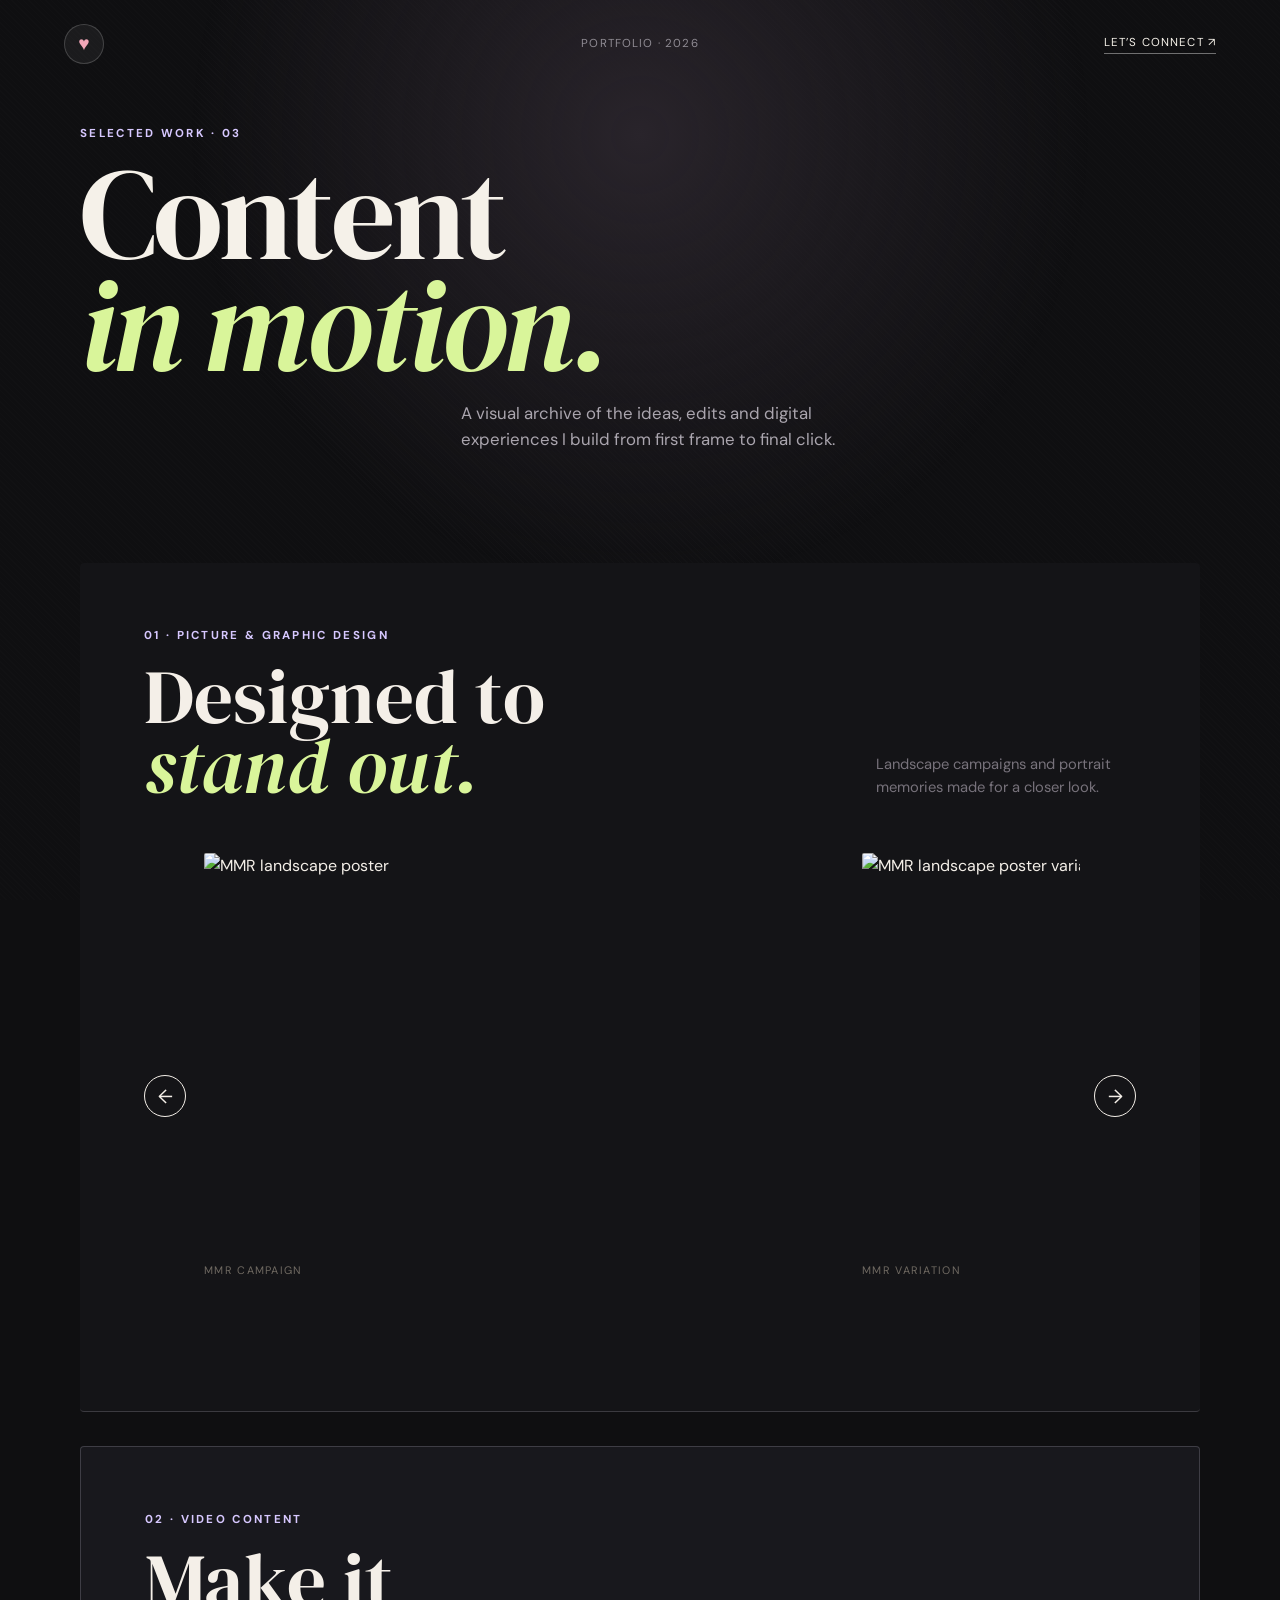
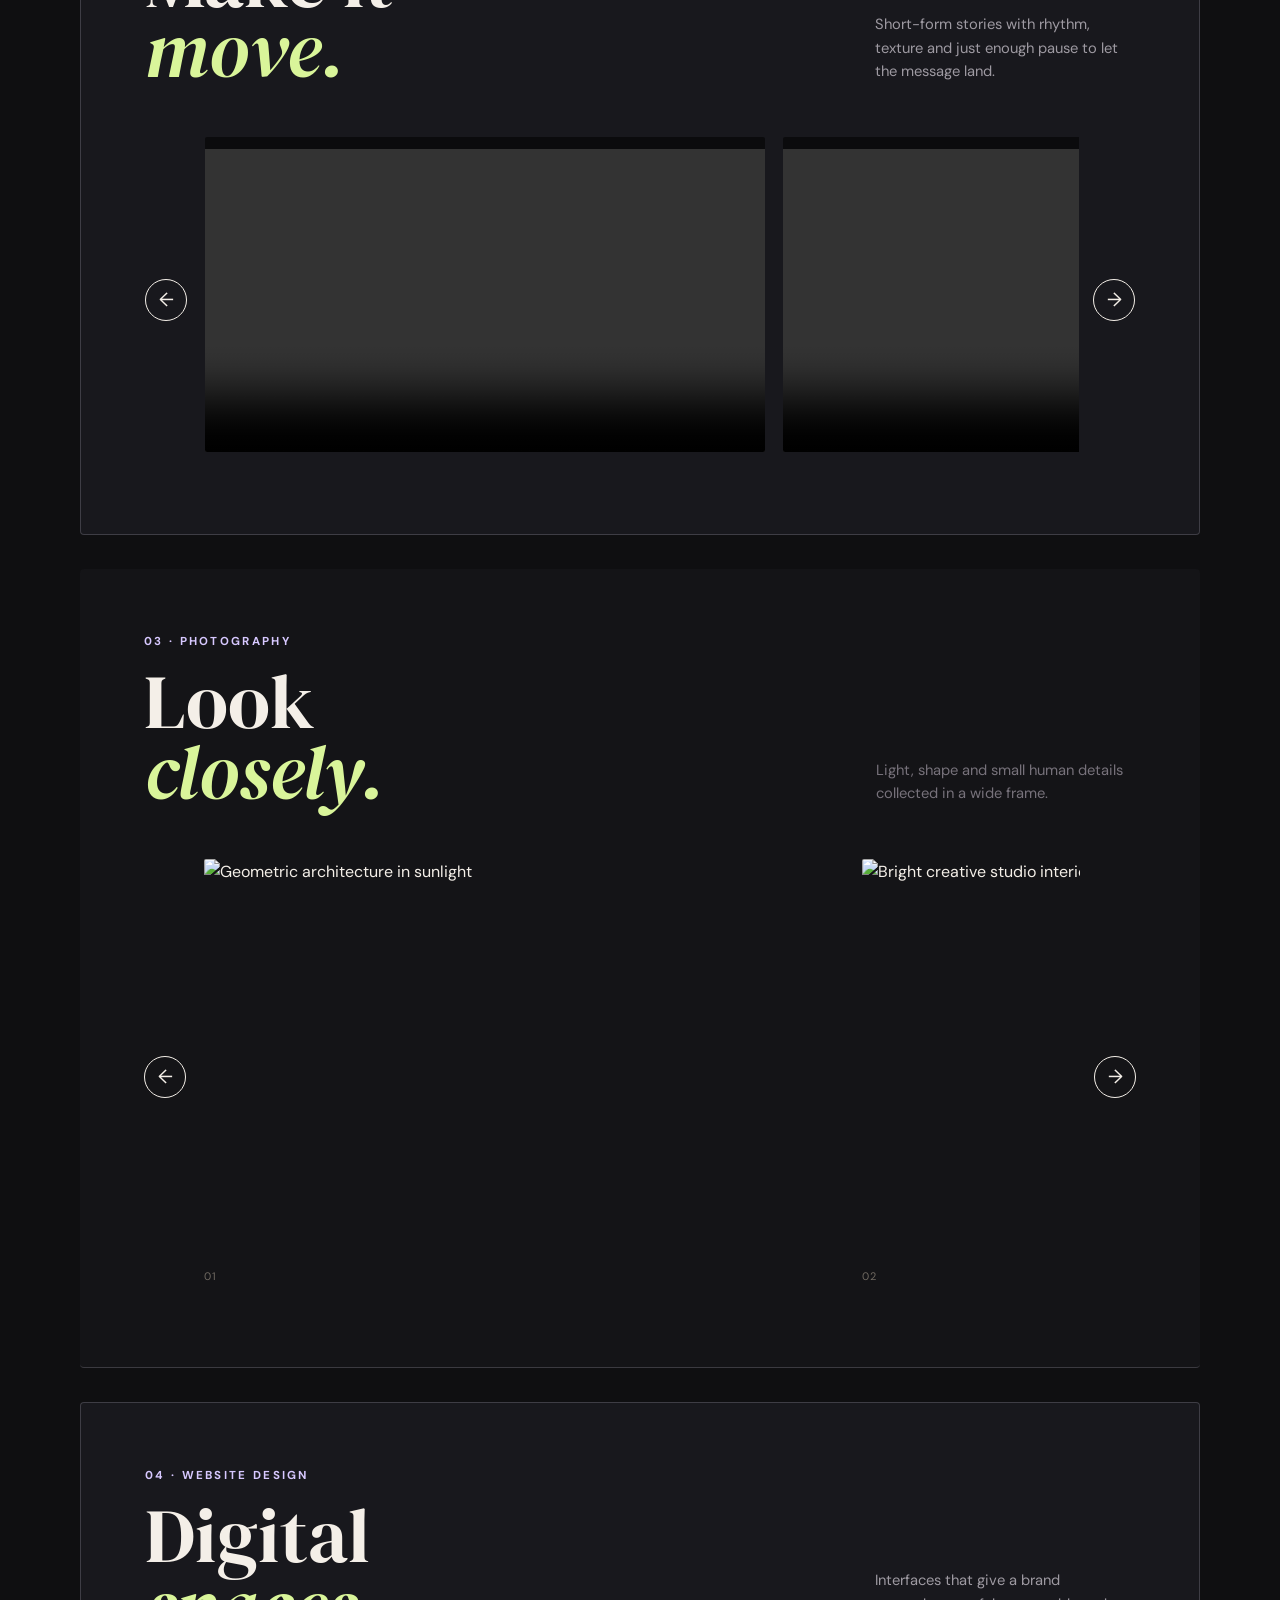
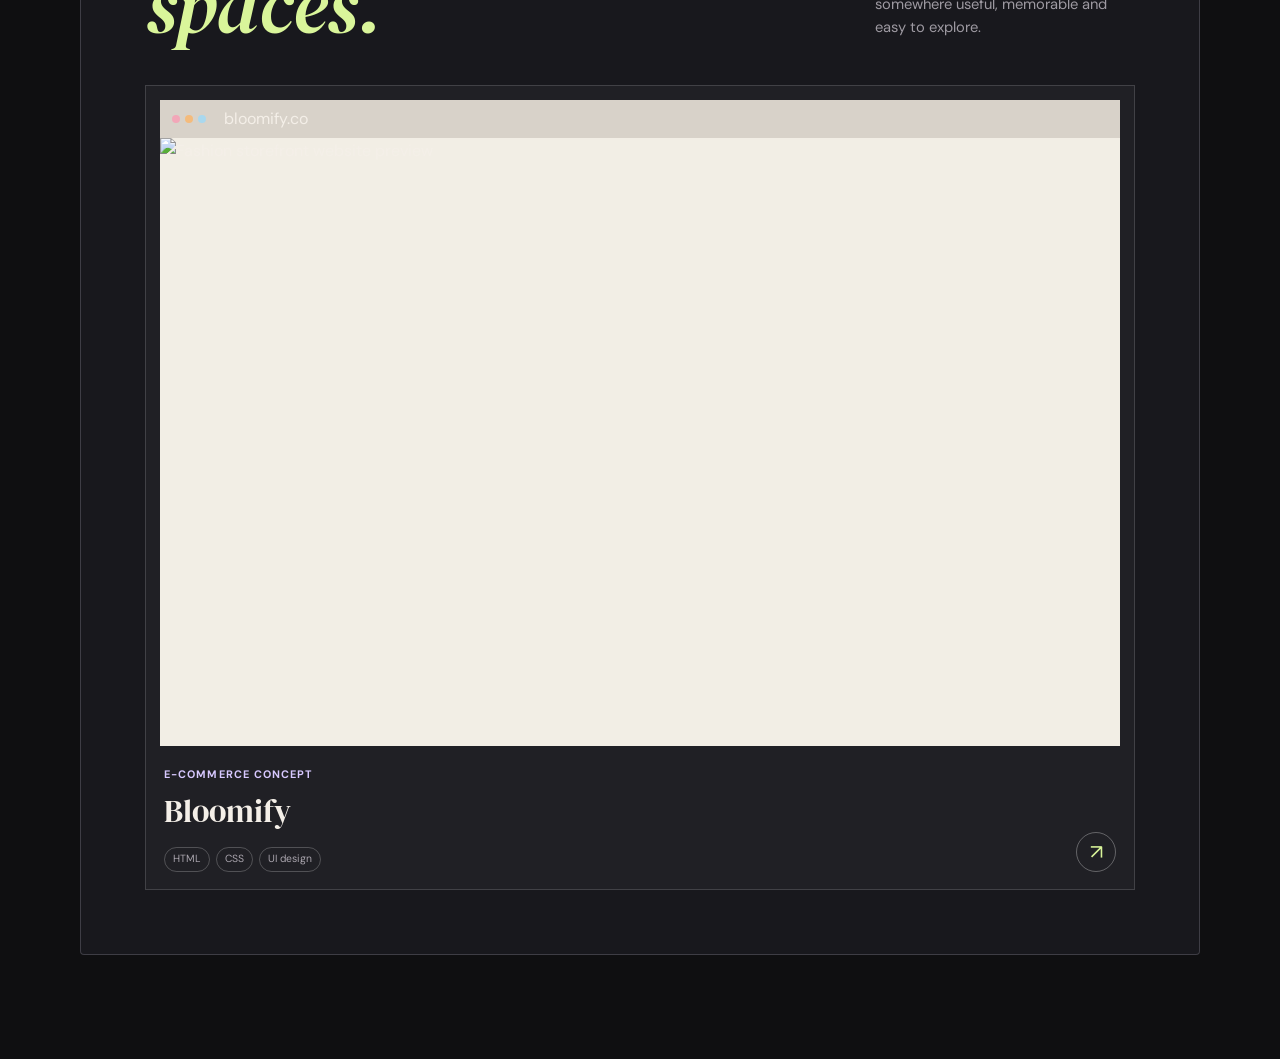
==== content.html @ 90480565 "Add files via upload" ====
<!DOCTYPE html>
<html lang="en">
<head>
  <meta charset="UTF-8">
  <meta name="viewport" content="width=device-width, initial-scale=1.0">
  <meta name="description" content="Marketing and creative portfolio of Damia Natasya.">
  <title>Damia Natasya | Portfolio</title>
  <link rel="preconnect" href="https://fonts.googleapis.com">
  <link rel="preconnect" href="https://fonts.gstatic.com" crossorigin>
  <link href="https://fonts.googleapis.com/css2?family=DM+Sans:wght@400;500;600;700&family=DM+Serif+Display:ital@0;1&display=swap" rel="stylesheet">
  <link rel="stylesheet" href="style.css">
  <script src="script.js" defer></script>
</head>
<body class="dark-page">
  <a class="skip-link" href="#main-content">Skip to content</a>
  <header class="topbar">
    <a class="brand" href="index.html" aria-label="Back to home">♥</a>
    <p>Portfolio · 2026</p>
    <a class="topbar-link" href="index.html#reach-out">Let’s connect ↗</a>
  </header>

  <main id="main-content" class="content-page">
    <header class="content-intro reveal">
      <p class="eyebrow">Selected work · 03</p>
      <h1>Content<br><em>in motion.</em></h1>
      <p class="intro-copy">A visual archive of the ideas, edits and digital experiences I build from first frame to final click.</p>
    </header>

    <!-- 01 · Graphic Design Section -->
    <section class="showcase-section paper reveal" id="graphic-design" aria-labelledby="graphic-title">
      <div class="showcase-heading">
        <div>
          <p class="eyebrow">01 · Picture &amp; graphic design</p>
          <h2 id="graphic-title">Designed to<br><em>stand out.</em></h2>
        </div>
        <p>Landscape campaigns and portrait memories made for a closer look.</p>
      </div>
      
      <div class="gallery-shell" data-gallery>
        <button class="gallery-arrow previous" type="button" aria-label="Previous designs">←</button>
        <div class="gallery-track">
          <figure class="gallery-card landscape">
            <img src="mhm.webp" alt="MMR landscape poster" loading="lazy">
            <figcaption>MMR campaign</figcaption>
          </figure>
          <figure class="gallery-card landscape">
            <img src="wesak%20(1).webp" alt="MMR landscape poster variation" loading="lazy">
            <figcaption>MMR variation</figcaption>
          </figure>
          <figure class="gallery-card landscape">
            <img src="wesak.webp" alt="Wesak landscape poster" loading="lazy">
            <figcaption>Wesak campaign</figcaption>
          </figure>
          <figure class="gallery-card portrait">
            <img src="DMK_Memories_Pemantapan_recovered_HD.webp" alt="DMK Memories portrait poster" loading="lazy">
            <figcaption>DMK Memories</figcaption>
          </figure>
        </div>
        <button class="gallery-arrow next" type="button" aria-label="Next designs">→</button>
      </div>
    </section>

    <!-- 02 · Video Content Section -->
    <section class="showcase-section dark-panel reveal" id="video-content" aria-labelledby="video-title">
      <div class="showcase-heading">
        <div>
          <p class="eyebrow">02 · Video content</p>
          <h2 id="video-title">Make it<br><em>move.</em></h2>
        </div>
        <p>Short-form stories with rhythm, texture and just enough pause to let the message land.</p>
      </div>
      
      <div class="gallery-shell video-gallery" data-gallery>
        <button class="gallery-arrow previous" type="button" aria-label="Previous videos">←</button>
        <div class="gallery-track">
          <article class="video-card">
          <div class="video-frame"><video controls muted playsinline preload="metadata" src="mp4/PORT%20LEPAK.mp4"></video></div>
          </article>

          <article class="video-card">
          <div class="video-frame"><video controls muted playsinline preload="metadata" src="mp4/jualjual.mp4"></video></div>
          </article>

          <article class="video-card">
          <div class="video-frame"><video controls muted playsinline preload="metadata" src="mp4/hbking.mp4"></video></div>
          </article>

          <article class="video-card">
          <div class="video-frame"><video controls muted playsinline preload="metadata" src="mp4/ketibas.mp4"></video></div>
          </article>

          <article class="video-card">
          <div class="video-frame"><video controls muted playsinline preload="metadata" src="mp4/noritake.mp4"></video></div>
          </article>
        </div>
        <button class="gallery-arrow next" type="button" aria-label="Next videos">→</button>
      </div>
    </section>

    <!-- 03 · Photography Section -->
    <section class="showcase-section paper reveal" id="photography" aria-labelledby="photo-title">
      <div class="showcase-heading">
        <div>
          <p class="eyebrow">03 · Photography</p>
          <h2 id="photo-title">Look<br><em>closely.</em></h2>
        </div>
        <p>Light, shape and small human details collected in a wide frame.</p>
      </div>

      <div class="gallery-shell landscape-gallery" data-gallery>
        <button class="gallery-arrow previous" type="button" aria-label="Previous photographs">←</button>
        <div class="gallery-track">
          <figure class="gallery-card landscape">
            <img src="IMG_6115.webp" alt="Geometric architecture in sunlight" loading="lazy">
            <figcaption>01</figcaption>
          </figure>
          <figure class="gallery-card landscape">
            <img src="IMG_6132.webp" alt="Bright creative studio interior" loading="lazy">
            <figcaption>02</figcaption>
          </figure>
          <figure class="gallery-card landscape">
            <img src="IMG_6128.webp" alt="Landscape with mountains and water" loading="lazy">
            <figcaption>03</figcaption>
          </figure>
          <figure class="gallery-card landscape">
            <img src="IMG_6110.webp" alt="Sunlit forest path" loading="lazy">
            <figcaption>04</figcaption>
          </figure>
          <figure class="gallery-card landscape">
            <img src="IMG_6129.webp" alt="Architecture detail in natural light" loading="lazy">
            <figcaption>05</figcaption>
          </figure>
          <figure class="gallery-card landscape">
            <img src="IMG_6119.webp" alt="Outdoor scene in soft daylight" loading="lazy">
            <figcaption>06</figcaption>
          </figure>
        </div>
        <button class="gallery-arrow next" type="button" aria-label="Next photographs">→</button>
      </div>
    </section>

    <!-- 04 · Website Design Section -->
    <section class="showcase-section dark-panel reveal" id="website-design" aria-labelledby="web-title">
      <div class="showcase-heading">
        <div>
          <p class="eyebrow">04 · Website design</p>
          <h2 id="web-title">Digital<br><em>spaces.</em></h2>
        </div>
        <p>Interfaces that give a brand somewhere useful, memorable and easy to explore.</p>
      </div>

      <article class="browser-card">
        <div class="browser-window">
          <div class="browser-bar">
            <span class="window-dots"><i></i><i></i><i></i></span>
            <span>bloomify.co</span>
          </div>
          <img src="file:///C:/Users/user/Documents/My%20Portfolio%20Website/Untitled%20design.webp?auto=format&amp;fit=crop&amp;w=1200&amp;h=760&amp;q=85" alt="Fashion storefront website preview" loading="lazy">
        </div>
        <div class="browser-info">
          <div>
            <p class="label">E-commerce concept</p>
            <h3>Bloomify</h3>
            <div class="tech-tags">
              <span>HTML</span>
              <span>CSS</span>
              <span>UI design</span>
            </div>
          </div>
          <a class="external-link" href="https://bloomifymsia.github.io/" target="_blank" rel="noopener noreferrer" aria-label="Open Bloomify project">↗</a>
        </div>
      </article>
    </section>
  </main>
</body>
</html>
---- style.css ----
:root{--ink:#171719;--night:#0f0f11;--paper:#f2eee5;--muted:#706a62;--lime:#d9f59a;--pink:#f2a7b8;--blue:#a9d8ee;--orange:#f4bb7c;--purple:#c9b8ed;--serif:"DM Serif Display",Georgia,serif;--sans:"DM Sans",Arial,sans-serif}*{box-sizing:border-box}html{scroll-behavior:smooth}body{margin:0;background:var(--night);color:var(--ink);font-family:var(--sans);line-height:1.6;overflow-x:hidden}body:before{content:"";position:fixed;inset:0;z-index:-1;pointer-events:none;background:radial-gradient(circle at 50% 15%,#29242b 0,transparent 45%),repeating-linear-gradient(45deg,rgba(255,255,255,.012) 0 1px,transparent 1px 4px)}a{color:inherit}.skip-link{position:fixed;z-index:100;top:12px;left:12px;padding:10px 14px;transform:translateY(-160%);background:var(--lime);font-weight:700}.skip-link:focus{transform:none}.topbar{position:absolute;z-index:10;top:0;left:0;width:100%;padding:24px 5vw;display:grid;grid-template-columns:1fr auto 1fr;align-items:center;color:#f5f1e9;font-size:.72rem;letter-spacing:.1em;text-transform:uppercase}.brand{display:inline-flex;align-items:center;justify-content:center;width:2.5rem;height:2.5rem;border-radius:50%;background:rgba(255,255,255,.05);border:1px solid rgba(255,255,255,.18);font-size:1.2rem;font-weight:700;line-height:1;text-decoration:none;letter-spacing:0;color:var(--pink);transition:transform .2s ease, box-shadow .2s ease}.brand:hover,.brand:focus-visible{transform:translateY(-1px);box-shadow:0 0 0 4px rgba(242,167,184,.15)}.topbar p{margin:0;color:#8f8b93}.topbar-link{justify-self:end;text-decoration:none;border-bottom:1px solid #59565d}.dark-page .topbar-link{color:#f5f1e9;border-color:rgba(255,255,255,.4)}.dark-page .paper,.dark-page .content,.dark-page .story,.dark-page .contact,.dark-page .card,.dark-page .project,.dark-page .story-note,.dark-page .content-strip article{background:rgba(19,19,23,.96);color:#f4efe8;border-color:rgba(214,209,227,.2);box-shadow:none}.dark-page .paper,.dark-page .content{background:#141417}.dark-page .section-heading h2,.dark-page .story h2,.dark-page .contact h2,.dark-page .card h3,.dark-page .project-info h3,.dark-page .story-note p,.dark-page .content-strip h3,.dark-page .story-copy p,.dark-page .contact-card p,.dark-page .contact-card a,.dark-page .project-info p,.dark-page .project-info small,.dark-page .card p,.dark-page .card li,.dark-page .card span,.dark-page .card i,.dark-page .story-note small,.dark-page .content-strip p,.dark-page .content-strip span,.dark-page .eyebrow,.dark-page .label,.dark-page .section-number{color:#f4efe8}.dark-page .eyebrow,.dark-page .label,.dark-page .section-number{color:#d7c8ff}.dark-page .card.accent{background:rgba(201,184,237,.12)}.dark-page .tags li{background:rgba(255,255,255,.04);border-color:rgba(214,209,227,.18);color:#f4efe8}.dark-page .skills i{color:#d7d2de}.dark-page .project-art{border-bottom-color:rgba(214,209,227,.2)}.dark-page .project-info small{background:rgba(255,255,255,.05);color:#e0d9f1}.dark-page .content-strip article{background:rgba(255,255,255,.02)}.dark-page .content-strip article:nth-child(2n){background:rgba(198,193,227,.12)}.dark-page .content-strip article:nth-child(3n){background:rgba(167,174,229,.1)}.dark-page .content-strip article:nth-child(4n){background:rgba(214,199,240,.08)}.dark-page .marquee{background:#c7c0e8;border-color:rgba(23,23,25,.12)}.dark-page .marquee div{color:#171719}.hero{min-height:100vh;padding:108px 8vw 64px;display:grid;place-items:center;position:relative;color:#fffdf8}.book-scene{position:relative;width:min(610px,72vw)}.book-cover{position:relative;z-index:2;min-height:610px;padding:62px 64px 40px 84px;overflow:hidden;display:flex;flex-direction:column;justify-content:space-between;background:#302c34;border:1px solid #57515d;border-radius:10px 18px 18px 10px;box-shadow:0 50px 100px #0009,-13px 6px 0 #1d1b20,-15px 8px 0 #56505c;isolation:isolate}.book-cover:before{content:"";position:absolute;inset:12px;border:1px solid #ffffff21;border-radius:6px 14px 14px 6px;z-index:-1}.book-cover:after{content:"";position:absolute;inset:0;opacity:.18;z-index:-2;background:repeating-linear-gradient(95deg,transparent 0 3px,#ffffff0a 3px 4px)}.binding{position:absolute;left:28px;inset-block:0;width:2px;background:#ffffff17;box-shadow:8px 0 18px #0003}.eyebrow{margin:0 0 16px;font-size:.72rem;font-weight:700;letter-spacing:.2em;text-transform:uppercase}.cover-label{margin:auto 0}.cover-label .eyebrow{color:var(--pink)}.cover-label h1{margin:0;color:#fffdf8;font:400 clamp(4.8rem,10vw,7.6rem)/.79 var(--serif);letter-spacing:-.065em}.role{margin:32px 0 0;color:#bbb6bf;line-height:1.65}.role + .role{margin-top:4px}.cover-footer{display:flex;justify-content:space-between;color:#8e8993;font-size:.65rem;letter-spacing:.12em;text-transform:uppercase}.spark{position:absolute;right:48px;bottom:62px;color:var(--lime);font-size:3rem;transform:rotate(10deg)}.sticky-tabs{position:absolute;z-index:1;top:44px;right:-137px;display:flex;flex-direction:column;gap:11px}.tab{width:165px;padding:17px 16px 16px 31px;color:#25222a;border-radius:3px 8px 8px 3px;text-decoration:none;font-size:.8rem;font-weight:800;box-shadow:8px 8px 15px #0003;transform-origin:left center;transition:.25s ease}.tab small{display:block;opacity:.55;letter-spacing:.14em}.tab:nth-child(odd){transform:rotate(1deg)}.tab:nth-child(even){transform:rotate(-1deg)}.tab:hover,.tab:focus-visible,.tab.active{transform:translateX(9px) rotate(.5deg);filter:brightness(1.05);outline:none}.pink{background:var(--pink)}.blue{background:var(--blue)}.lime{background:var(--lime)}.orange{background:var(--orange)}.purple{background:var(--purple)}.scroll-cue{position:absolute;bottom:22px;color:#77737a;font-size:.65rem;letter-spacing:.14em;text-transform:uppercase}.paper,.content,.story,.contact{position:relative;width:min(1240px,calc(100% - 5vw));margin:auto}.paper,.content{padding:112px max(5vw,42px);background:var(--paper)}.paper{border-bottom:1px solid #d2cabd}.section-number{position:absolute;top:44px;right:5vw;color:#aaa397;font:1rem var(--serif)}.section-heading{max-width:690px;margin-bottom:58px}.section-heading .eyebrow,.contact-card .eyebrow{color:#826272}.section-heading h2,.story h2,.contact h2{margin:0;font:400 clamp(3.7rem,8vw,7rem)/.9 var(--serif);letter-spacing:-.055em}.section-heading>p:last-child{margin:24px 0 0;color:var(--muted);font-size:1.05rem}.resume-grid{display:grid;grid-template-columns:1.15fr .85fr;gap:18px}.resume-side{display:grid;gap:18px}.card{min-height:230px;padding:30px;border:1px solid #cfc7ba;background:#ffffff52}.card h3,.project-info h3{margin:8px 0 14px;font:400 1.85rem/1.14 var(--serif)}.card p:not(.label),.project-info p:not(.label){color:var(--muted)}.label{margin:0;color:#8f887d;font-size:.66rem;font-weight:700;letter-spacing:.15em;text-transform:uppercase}.intro-card a{display:inline-block;margin-top:12px;font-weight:700;text-underline-offset:5px}.photo-card{padding:0;overflow:hidden;border:1px solid #cfc7ba;background:#f5f0ea;min-height:230px}.photo-card img,.story-photo img{display:block;width:100%;height:100%;object-fit:cover;opacity:0.96;transition:transform .7s ease,opacity .7s ease,filter .7s ease}.photo-card:hover img,.story-photo:hover img{transform:scale(1.04);opacity:.8;filter:saturate(1.1)}.accent{background:var(--lime);border-color:#c3dc8b}.tags{display:flex;flex-wrap:wrap;gap:8px;padding:0;margin:20px 0;list-style:none}.tags li,.project-info small{padding:6px 11px;border:1px solid #1717193b;border-radius:999px;font-size:.7rem}.skills div{display:flex;justify-content:space-between;padding:14px 0;border-bottom:1px solid #d4ccbf;font-weight:600}.skills i{color:#9c9589;font-family:var(--serif)}.story{padding:125px max(5vw,42px);display:grid;grid-template-columns:1.3fr .7fr;gap:12vw;align-items:center;color:#fffdf8;background:#1b191d}.story-copy{max-width:650px}.story-side{display:grid;gap:24px}.story .eyebrow{color:var(--blue)}.story .lead{margin:35px 0 22px;font:1.85rem/1.25 var(--serif)}.story-copy>p:not(.eyebrow):not(.lead){color:#aaa5ad}.story-note{position:relative;padding:55px 36px 35px;color:var(--ink);background:var(--blue);box-shadow:15px 18px 0 #0e0d0f;transform:rotate(2.5deg)}.story-note p{font:1.8rem/1.3 var(--serif)}.story-photo{margin:0;overflow:hidden;border:1px solid rgba(214,209,227,.25);background:#232227;min-height:250px}.story-photo img{min-height:250px}.tape{position:absolute;top:-20px;left:50%;width:90px;height:36px;transform:translateX(-50%) rotate(-3deg);background:#f2eee5a6}.split{display:flex;max-width:none;justify-content:space-between;gap:40px;align-items:end}.split>p{max-width:410px}.project-grid{display:grid;grid-template-columns:1fr 1fr;gap:22px}.project{border:1px solid #cec6b9;background:#eee8dc}.featured{grid-row:span 2}.project-art{min-height:230px;padding:25px;display:flex;flex-direction:column;justify-content:center;align-items:center;overflow:hidden}.featured .project-art{min-height:445px}.art-ipc{color:#f7e8e4;background:#7b394d}.art-ipc span{font:7rem/.8 var(--serif)}.art-ipc b{margin-left:120px;color:var(--lime);letter-spacing:.5em}.art-kick{color:#fff;background:repeating-linear-gradient(45deg,#121214 0 20px,#202025 20px 40px)}.art-kick span{font-size:3rem;font-weight:800;letter-spacing:-.08em}.art-kick b{color:var(--orange);letter-spacing:.45em}.art-bloom{color:#723c58;background:#e9a9c3}.art-bloom span{font:3rem var(--serif)}.art-bloom b{font-size:2rem}.project-info{padding:27px}.project-info small{display:inline-block;margin-top:8px}.content{background:var(--orange);overflow:hidden}.content .section-heading>p:last-child{color:#5f4f43}.content-strip{display:grid;grid-template-columns:repeat(4,1fr);border-block:1px solid #1717194d}.content-strip article{min-height:210px;padding:28px 25px;border-right:1px solid #1717194d}.content-strip article:last-child{border:0}.content-strip h3{margin:38px 0 5px}.content-strip p{color:#685344;font-size:.84rem}.marquee{width:calc(100% + 10vw);margin:100px -5vw -65px;overflow:hidden;white-space:nowrap;color:#1717192e;font:clamp(4rem,9vw,8rem)/1 var(--serif)}.marquee div{width:max-content;animation:marquee 28s linear infinite}@keyframes marquee{to{transform:translateX(-50%)}}.contact{margin-bottom:5vw;padding:7vw max(5vw,42px) 30px;color:#fffdf8;background:#242128}.contact-card{padding:65px;border:1px solid #4b4650;background:#302c34}.contact-card .eyebrow{color:var(--purple)}.contact-card>p:not(.eyebrow){max-width:580px;margin:35px 0;color:#aaa5ad}.contact-links{display:flex;flex-wrap:wrap;gap:12px}.contact-links a{padding:13px 18px;border:1px solid #615b67;text-decoration:none;font-weight:600;transition:.2s}.contact-links a:hover,.contact-links a:focus-visible{color:var(--ink);background:var(--lime);outline:none}.edit-note{display:block;margin-top:20px;color:#817b85;font-size:.7rem}footer{display:flex;justify-content:space-between;padding-top:30px;color:#8c8790;font-size:.72rem}footer a{color:#bdb8c2}.reveal{opacity:0;transform:translateY(30px);transition:opacity .8s ease,transform .8s cubic-bezier(.2,.7,.2,1)}.reveal.visible{opacity:1;transform:none}
@media(max-width:800px){.topbar{grid-template-columns:1fr 1fr}.topbar p{display:none}.hero{min-height:auto;padding:115px 22px 90px}.book-scene{width:min(530px,90vw);padding-bottom:105px}.book-cover{min-height:520px;padding:48px 38px 32px 60px}.cover-label h1{font-size:clamp(4rem,20vw,6rem)}.sticky-tabs{z-index:3;top:auto;right:0;bottom:0;left:0;flex-direction:row;gap:5px;overflow-x:auto;padding:3px 3px 12px}.tab{flex:0 0 112px;width:auto;min-height:80px;padding:16px 10px;text-align:center;border-radius:4px;transform:none!important}.tab:hover,.tab:focus-visible,.tab.active{transform:translateY(-7px)!important}.scroll-cue{display:none}.paper,.content,.story,.contact{width:100%;padding:90px 24px}.resume-grid,.story,.project-grid{grid-template-columns:1fr}.story{gap:70px}.story-note{max-width:390px}.split{display:block}.project .project-art,.featured .project-art{min-height:300px}.featured{grid-row:auto}.content-strip{grid-template-columns:1fr 1fr}.content-strip article:nth-child(2){border-right:0}.content-strip article:nth-child(-n+2){border-bottom:1px solid #1717194d}.contact{margin-bottom:0}.contact-card{padding:42px 24px}.contact-links{flex-direction:column}.contact-links a{display:flex;justify-content:space-between}}
@media(max-width:480px){.topbar{padding:20px}.topbar-link{font-size:.64rem}.book-cover{min-height:450px;padding-left:48px}.cover-footer{gap:12px}.spark{right:24px}.section-heading h2,.story h2,.contact h2{font-size:3.4rem}.card{padding:24px}.content-strip{grid-template-columns:1fr}.content-strip article{min-height:165px;border-right:0;border-bottom:1px solid #1717194d}.content-strip h3{margin-top:18px}footer{flex-direction:column;gap:8px}}
@media(prefers-reduced-motion:reduce){html{scroll-behavior:auto}*,*:before,*:after{animation-duration:.01ms!important;animation-iteration-count:1!important;transition-duration:.01ms!important}.reveal{opacity:1;transform:none}}

/* Content showcase */
.content-page{padding:125px 5vw 70px}.content-tabs{position:sticky;top:18px;z-index:5;width:min(900px,100%);margin:0 auto 100px;display:flex;justify-content:center;gap:6px}.content-tabs .tab{min-height:66px}.content-intro{max-width:1120px;margin:0 auto 110px;color:#f5f1e9}.content-intro h1{margin:12px 0 20px;font-family:var(--serif);font-size:clamp(4.2rem,10vw,9rem);font-weight:400;line-height:.86;letter-spacing:-.03em}.content-intro h1 em,.showcase-heading h2 em{color:var(--lime);font-style:italic}.intro-copy{max-width:420px;margin-left:34%;color:#aaa5ae;font-size:1.05rem}.showcase-section{width:min(1120px,100%);margin:0 auto 34px;padding:clamp(34px,5vw,70px);border-radius:4px}.dark-panel{background:#18181d;border:1px solid rgba(214,209,227,.2);color:#f4efe8}.showcase-heading{display:grid;grid-template-columns:1fr 260px;gap:40px;align-items:end;margin-bottom:45px}.showcase-heading h2{margin:8px 0 0;font-family:var(--serif);font-size:clamp(3.2rem,6vw,6rem);font-weight:400;line-height:.9}.showcase-heading>p{margin:0;color:#9e9aa2;font-size:.92rem}.paper .showcase-heading>p{color:#77727b}.coverflow,.video-carousel{position:relative;display:grid;grid-template-columns:48px minmax(0,1fr) 48px;align-items:center;gap:14px}.coverflow-track{position:relative;height:550px;perspective:1000px}.coverflow-slide{position:absolute;top:50%;left:50%;width:min(35%,270px);margin:0;transform:translate(-50%,-50%);opacity:0;z-index:0;transition:transform .55s ease,opacity .55s ease,filter .55s ease;pointer-events:none}.coverflow-slide img{display:block;width:100%;aspect-ratio:3/4;object-fit:cover;border-radius:2px}.coverflow-slide figcaption{margin-top:9px;color:#908c93;font-size:.68rem;letter-spacing:.12em;text-transform:uppercase}.coverflow-slide.prev{transform:translate(calc(-50% - 185px),-50%) scale(.78) rotateY(18deg);filter:blur(4px);opacity:.45;z-index:1}.coverflow-slide.active{transform:translate(-50%,-50%);filter:none;opacity:1;z-index:3}.coverflow-slide.next{transform:translate(calc(-50% + 185px),-50%) scale(.78) rotateY(-18deg);filter:blur(4px);opacity:.45;z-index:1}.carousel-arrow{width:42px;height:42px;border:1px solid rgba(23,23,25,.3);border-radius:50%;background:transparent;color:inherit;font:inherit;font-size:1.35rem;cursor:pointer;transition:background .2s ease,transform .2s ease}.dark-panel .carousel-arrow{border-color:rgba(255,255,255,.3)}.carousel-arrow:hover,.carousel-arrow:focus-visible{background:var(--lime);color:var(--ink);transform:translateY(-2px)}.landscape-coverflow .coverflow-track{height:470px}.landscape-coverflow .coverflow-slide{width:min(60%,620px)}.landscape-coverflow .coverflow-slide img{aspect-ratio:16/9}.landscape-coverflow .coverflow-slide.prev{transform:translate(calc(-50% - 290px),-50%) scale(.72) rotateY(18deg)}.landscape-coverflow .coverflow-slide.next{transform:translate(calc(-50% + 290px),-50%) scale(.72) rotateY(-18deg)}.video-stage{position:relative;aspect-ratio:16/9;border:1px solid rgba(255,255,255,.25);background:#09090b;overflow:hidden}.video-slide{display:none;height:100%;margin:0}.video-slide.active{display:block;animation:video-in .45s ease both}.video-slide video{display:block;width:100%;height:calc(100% - 35px);object-fit:cover}.video-slide p{margin:7px 16px 0;color:#aaa5ae;font-size:.7rem;letter-spacing:.12em;text-transform:uppercase}.browser-grid{display:grid;grid-template-columns:repeat(2,1fr);gap:22px}.browser-card{background:#202025;border:1px solid rgba(255,255,255,.15);padding:14px}.browser-window{overflow:hidden;background:#f2eee5}.browser-bar{display:flex;align-items:center;gap:18px;height:38px;padding:0 12px;background:#d8d2c9}.window-dots{display:flex;gap:5px}.window-dots i{width:8px;height:8px;border-radius:50%;background:#f2a7b8}.window-dots i:nth-child(2){background:#f4bb7c}.window-dots i:nth-child(3){background:#a9d8ee}.address-bar{flex:1;padding:3px 12px;border-radius:20px;background:rgba(255,255,255,.55);color:#6d6862;font-size:.65rem}.browser-window img{display:block;width:100%;aspect-ratio:16/10;object-fit:cover}.browser-info{display:flex;justify-content:space-between;gap:18px;align-items:end;padding:20px 4px 3px}.browser-info h3{margin:3px 0 10px;font-family:var(--serif);font-size:2rem;font-weight:400}.label{margin:0;color:#a9d8ee;font-size:.68rem;letter-spacing:.1em;text-transform:uppercase}.tech-tags{display:flex;flex-wrap:wrap;gap:6px}.tech-tags span{padding:3px 8px;border:1px solid rgba(255,255,255,.22);border-radius:20px;color:#aaa5ae;font-size:.65rem}.external-link{display:flex;align-items:center;justify-content:center;width:40px;height:40px;border:1px solid rgba(255,255,255,.3);border-radius:50%;color:var(--lime);font-size:1.3rem;text-decoration:none}.external-link:hover,.external-link:focus-visible{background:var(--lime);color:var(--ink)}@keyframes video-in{from{opacity:0;transform:scale(1.02)}to{opacity:1;transform:scale(1)}}
@media(max-width:800px){.content-page{padding:105px 22px 50px}.content-tabs{top:auto;bottom:10px;margin-bottom:70px;justify-content:flex-start}.content-tabs .tab{flex:1 0 105px}.content-intro{margin-bottom:72px}.intro-copy{margin-left:0}.showcase-heading{display:block;margin-bottom:28px}.showcase-heading>p{max-width:360px;margin-top:22px}.coverflow-track{height:470px}.coverflow-slide{width:min(44%,230px)}.coverflow-slide.prev{transform:translate(calc(-50% - 110px),-50%) scale(.72)}.coverflow-slide.next{transform:translate(calc(-50% + 110px),-50%) scale(.72)}.landscape-coverflow .coverflow-slide{width:min(70%,480px)}.landscape-coverflow .coverflow-slide.prev{transform:translate(calc(-50% - 145px),-50%) scale(.68)}.landscape-coverflow .coverflow-slide.next{transform:translate(calc(-50% + 145px),-50%) scale(.68)}.browser-grid{grid-template-columns:1fr}}
@media(max-width:480px){.content-page{padding-right:16px;padding-left:16px}.showcase-section{padding:30px 20px}.coverflow,.video-carousel{grid-template-columns:34px minmax(0,1fr) 34px;gap:5px}.carousel-arrow{width:34px;height:34px;font-size:1rem}.coverflow-track{height:395px}.coverflow-slide{width:52%}.coverflow-slide.prev{transform:translate(calc(-50% - 76px),-50%) scale(.68)}.coverflow-slide.next{transform:translate(calc(-50% + 76px),-50%) scale(.68)}.landscape-coverflow .coverflow-track{height:280px}.landscape-coverflow .coverflow-slide{width:84%}.landscape-coverflow .coverflow-slide.prev{transform:translate(calc(-50% - 90px),-50%) scale(.62)}.landscape-coverflow .coverflow-slide.next{transform:translate(calc(-50% + 90px),-50%) scale(.62)}}

/* Shared showcase sliders */
.gallery-shell{display:grid;grid-template-columns:42px minmax(0,1fr) 42px;align-items:center;gap:14px;width:100%}
.gallery-track{display:flex;gap:18px;min-width:0;overflow-x:auto;padding:8px 4px 18px;scroll-snap-type:x mandatory;scroll-behavior:smooth;scrollbar-width:thin;scrollbar-color:var(--lime) transparent}
.gallery-card,.video-card{flex:0 0 auto;margin:0;scroll-snap-align:center}
.gallery-card{width:min(290px,72vw);overflow:hidden}
.gallery-card img{display:block;width:100%;height:450px;object-fit:cover;border-radius:2px}
.gallery-card.landscape{width:min(640px,82vw)}
.gallery-card.landscape img{height:auto;max-height:480px;aspect-ratio:16 / 10;object-fit:cover}
.gallery-card figcaption{margin-top:9px;color:var(--muted);font-size:.68rem;letter-spacing:.12em;text-transform:uppercase}
.dark-panel .gallery-card figcaption,.dark-panel .video-card>div:last-child{color:#aaa5ae}
.gallery-arrow{display:grid;place-items:center;width:42px;height:42px;padding:0;border:1px solid currentColor;border-radius:50%;background:transparent;color:inherit;font:inherit;font-size:1.2rem;line-height:1;cursor:pointer;transition:background .2s ease,color .2s ease,transform .2s ease}
.gallery-arrow:hover,.gallery-arrow:focus-visible{background:var(--lime);color:var(--ink);transform:translateY(-2px)}
.video-gallery .gallery-track{align-items:flex-start}
.video-gallery .gallery-track:has(.video-card:not([hidden]):only-child){justify-content:center}
.video-gallery:has(.gallery-track .video-card:not([hidden]):only-child) .gallery-arrow{visibility:hidden}
.video-card{width:min(560px,78vw)}
.video-card.square{width:min(390px,68vw)}
.video-card.vertical{width:min(280px,58vw)}
.video-frame{position:relative;width:100%;aspect-ratio:16 / 9;overflow:hidden;background:#0b0b0d;border-radius:2px}
.video-card.square .video-frame{aspect-ratio:1}
.video-card.vertical .video-frame{aspect-ratio:9 / 16}
.video-frame video{display:block;width:100%;height:100%;object-fit:contain;background:#0b0b0d}
.video-card>div:last-child{padding-top:12px;color:#f4efe8}
.video-card>div:last-child span{font-size:.68rem;letter-spacing:.12em;color:#aaa5ae}
.video-card h3{margin:3px 0 0;font-size:1.2rem;font-weight:500}
.video-gallery .load-video{position:absolute;right:50%;bottom:50%;transform:translate(50%,50%);padding:9px 14px;border:1px solid var(--lime);border-radius:999px;background:var(--lime);color:var(--ink);font:inherit;font-size:.75rem;cursor:pointer}
.video-card[hidden]{display:none}
.gallery-card img{cursor:zoom-in}
.gallery-card img:focus-visible{outline:3px solid var(--lime);outline-offset:4px}
.lightbox-open{overflow:hidden}
.image-lightbox{position:fixed;inset:0;z-index:100;display:grid;place-items:center;padding:clamp(60px,8vw,100px);background:rgba(8,8,10,.94)}
.image-lightbox[hidden]{display:none}
.lightbox-image{display:block;width:auto;max-width:92vw;height:auto;max-height:88vh;object-fit:contain;box-shadow:0 18px 60px rgba(0,0,0,.5)}
.lightbox-back{position:absolute;top:24px;left:24px;display:grid;place-items:center;width:46px;height:46px;padding:0;border:1px solid rgba(255,255,255,.6);border-radius:50%;background:rgba(255,255,255,.08);color:#fff;font:inherit;font-size:1.35rem;line-height:1;cursor:pointer}
.lightbox-back:hover,.lightbox-back:focus-visible{background:var(--lime);border-color:var(--lime);color:var(--ink);outline:none}

@media(max-width:800px){.gallery-shell{grid-template-columns:34px minmax(0,1fr) 34px;gap:7px}.gallery-arrow{width:34px;height:34px;font-size:1rem}.gallery-card img{height:390px}.gallery-card.landscape img{max-height:360px}.video-card{width:min(470px,78vw)}.video-card.square{width:min(330px,68vw)}.video-card.vertical{width:min(240px,58vw)}}

.coverflow-slide{will-change:transform,opacity;transition:transform .32s ease,opacity .32s ease;backface-visibility:hidden}.coverflow-slide:not(.prev):not(.active):not(.next){visibility:hidden}.coverflow-slide img{backface-visibility:hidden}
.carousel-item{height:480px;width:min(420px,80vw);overflow:hidden;transform:translateZ(0);will-change:transform,filter,opacity;backface-visibility:hidden;position:relative;background:var(--night);border-radius:2px}.carousel-item::before{content:"";position:absolute;inset:0;background-image:var(--carousel-bg-image);background-size:cover;background-position:center;filter:blur(20px);opacity:0.35;transform:scale(1.1);z-index:0}.carousel-item img{width:100%;height:100%;object-fit:contain;position:relative;z-index:1}.carousel-item figcaption{position:absolute;right:10px;bottom:8px;left:10px;margin:0;text-shadow:0 1px 8px rgba(0,0,0,.7);z-index:2}.landscape-coverflow .carousel-item{height:360px;width:min(640px,90vw)}.landscape-coverflow .carousel-item img{aspect-ratio:auto}.video-filters{display:flex;flex-wrap:wrap;gap:8px;margin:-20px 0 24px}.video-filter{padding:8px 15px;border:1px solid rgba(255,255,255,.25);border-radius:999px;background:transparent;color:#aaa5ae;font:inherit;font-size:.72rem;cursor:pointer;transition:background .2s ease,color .2s ease,border-color .2s ease}.video-filter:hover,.video-filter:focus-visible,.video-filter.active{border-color:var(--lime);background:var(--lime);color:var(--ink)}.video-stage{aspect-ratio:16 / 9;transition:aspect-ratio .35s ease}.video-stage.square-format{aspect-ratio:1 / 1}.video-slide{height:100%}.video-slide video{height:calc(100% - 35px);object-fit:cover}
#graphic-design .carousel-item{height:480px}

/* Keep mixed-ratio media inside stable showcase frames. */
.coverflow-slide.carousel-item{width:min(420px,80vw,100%);height:480px;overflow:hidden;transform:translateZ(0);will-change:transform,filter,opacity;backface-visibility:hidden}
.coverflow-slide.carousel-item::before{content:"";position:absolute;inset:0;background-image:var(--carousel-bg-image);background-size:cover;background-position:center;filter:blur(20px);opacity:.35;transform:scale(1.1);z-index:0}
.coverflow-slide.carousel-item img{display:block;width:100%;height:100%;aspect-ratio:auto;object-fit:contain;position:relative;z-index:1;backface-visibility:hidden}
.coverflow-slide.carousel-item.prev{transform:translate(calc(-50% - 185px),-50%) translateZ(0) scale(.78) rotateY(18deg)}
.coverflow-slide.carousel-item.active{transform:translate(-50%,-50%) translateZ(0)}
.coverflow-slide.carousel-item.next{transform:translate(calc(-50% + 185px),-50%) translateZ(0) scale(.78) rotateY(-18deg)}
.landscape-coverflow .coverflow-slide.carousel-item{width:min(640px,90vw,100%);height:360px}

.video-stage{width:100%;overflow:hidden}
.video-slide{width:100%;height:100%;overflow:hidden}
.video-slide video{display:block;width:100%;height:calc(100% - 35px);object-fit:contain;background:#0f0f11}

.browser-grid{grid-template-columns:minmax(0,1fr)}
.browser-card,.browser-window{width:100%;min-width:0}
.browser-window img{display:block;width:100%;height:auto;aspect-ratio:1200 / 760;object-fit:cover}

@media(max-width:800px){
	.coverflow-slide.carousel-item.prev{transform:translate(calc(-50% - 110px),-50%) translateZ(0) scale(.72)}
	.coverflow-slide.carousel-item.next{transform:translate(calc(-50% + 110px),-50%) translateZ(0) scale(.72)}
	.landscape-coverflow .coverflow-slide.carousel-item.prev{transform:translate(calc(-50% - 145px),-50%) translateZ(0) scale(.68)}
	.landscape-coverflow .coverflow-slide.carousel-item.next{transform:translate(calc(-50% + 145px),-50%) translateZ(0) scale(.68)}
}

@media(max-width:480px){
	.coverflow-track{overflow:hidden}
	.coverflow-slide.carousel-item.prev{transform:translate(calc(-50% - 76px),-50%) translateZ(0) scale(.68)}
	.coverflow-slide.carousel-item.next{transform:translate(calc(-50% + 76px),-50%) translateZ(0) scale(.68)}
	.landscape-coverflow .coverflow-slide.carousel-item.prev{transform:translate(calc(-50% - 90px),-50%) translateZ(0) scale(.62)}
	.landscape-coverflow .coverflow-slide.carousel-item.next{transform:translate(calc(-50% + 90px),-50%) translateZ(0) scale(.62)}
}
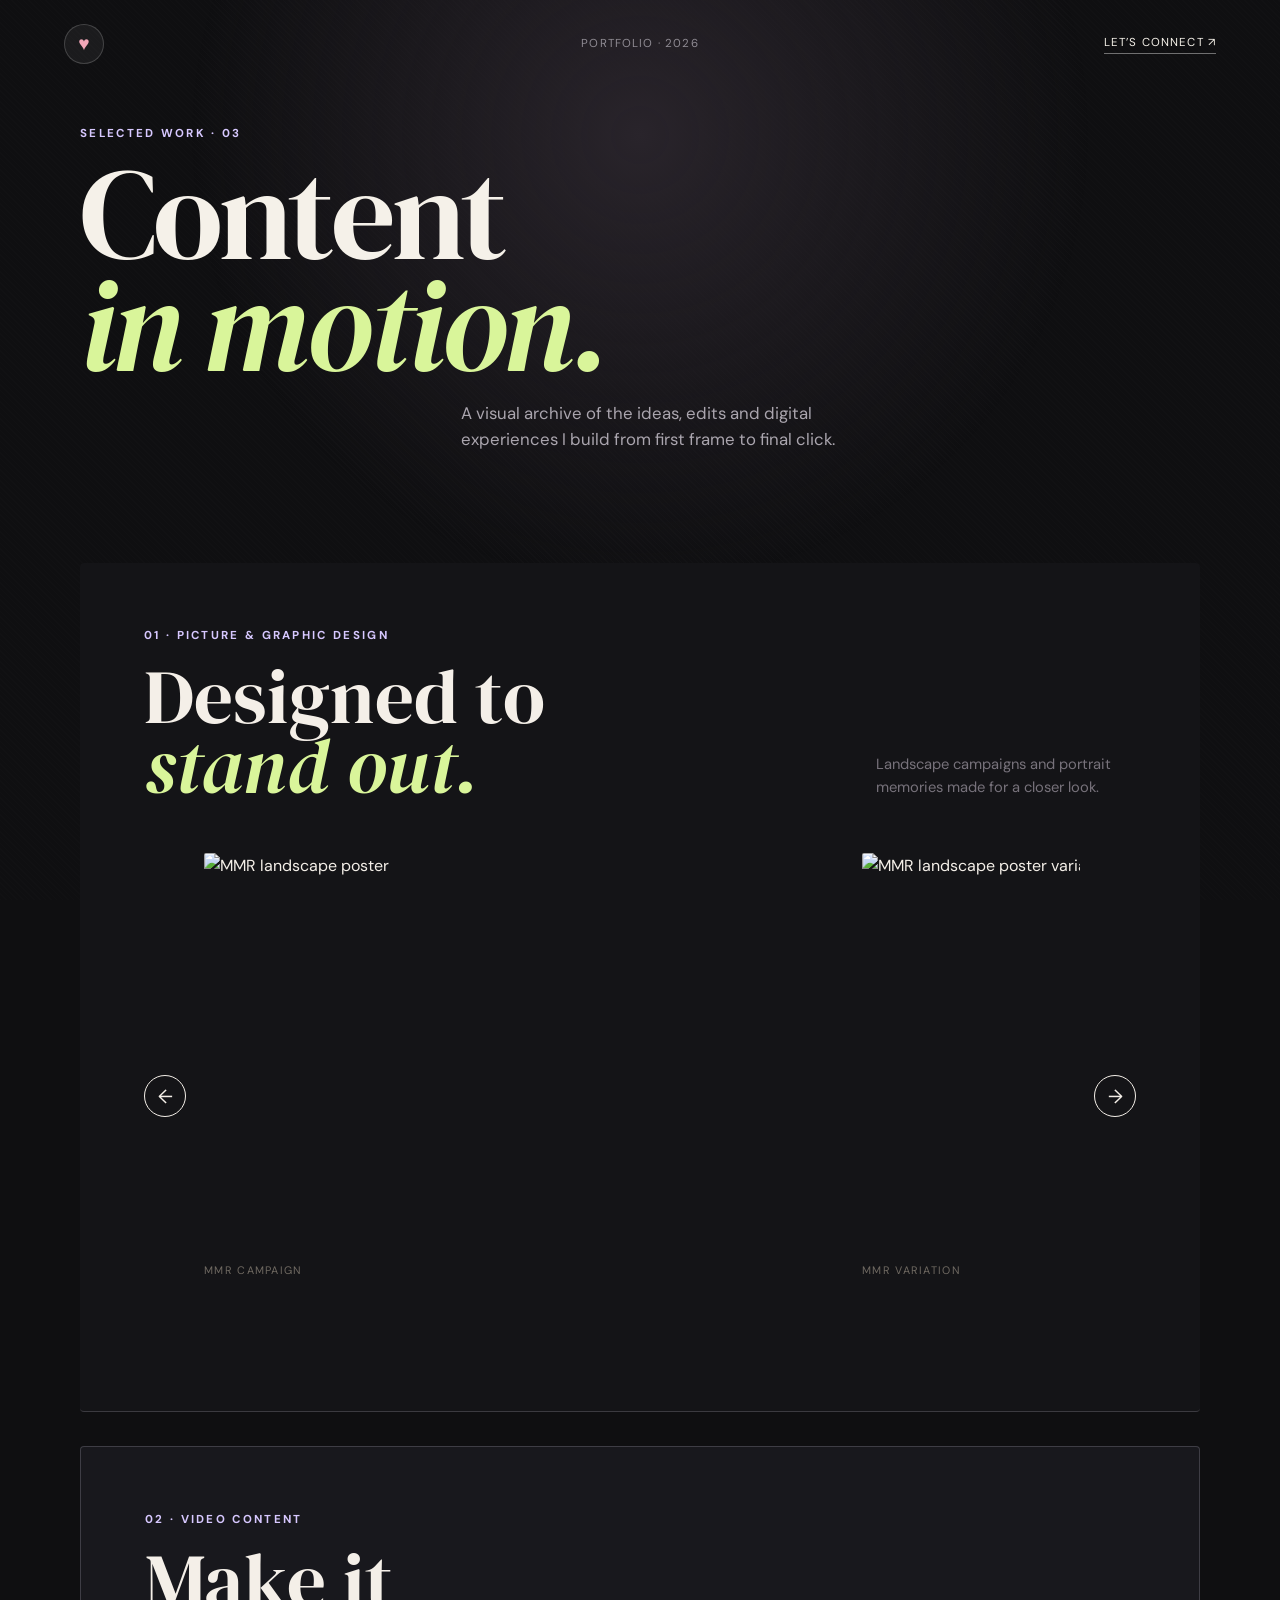
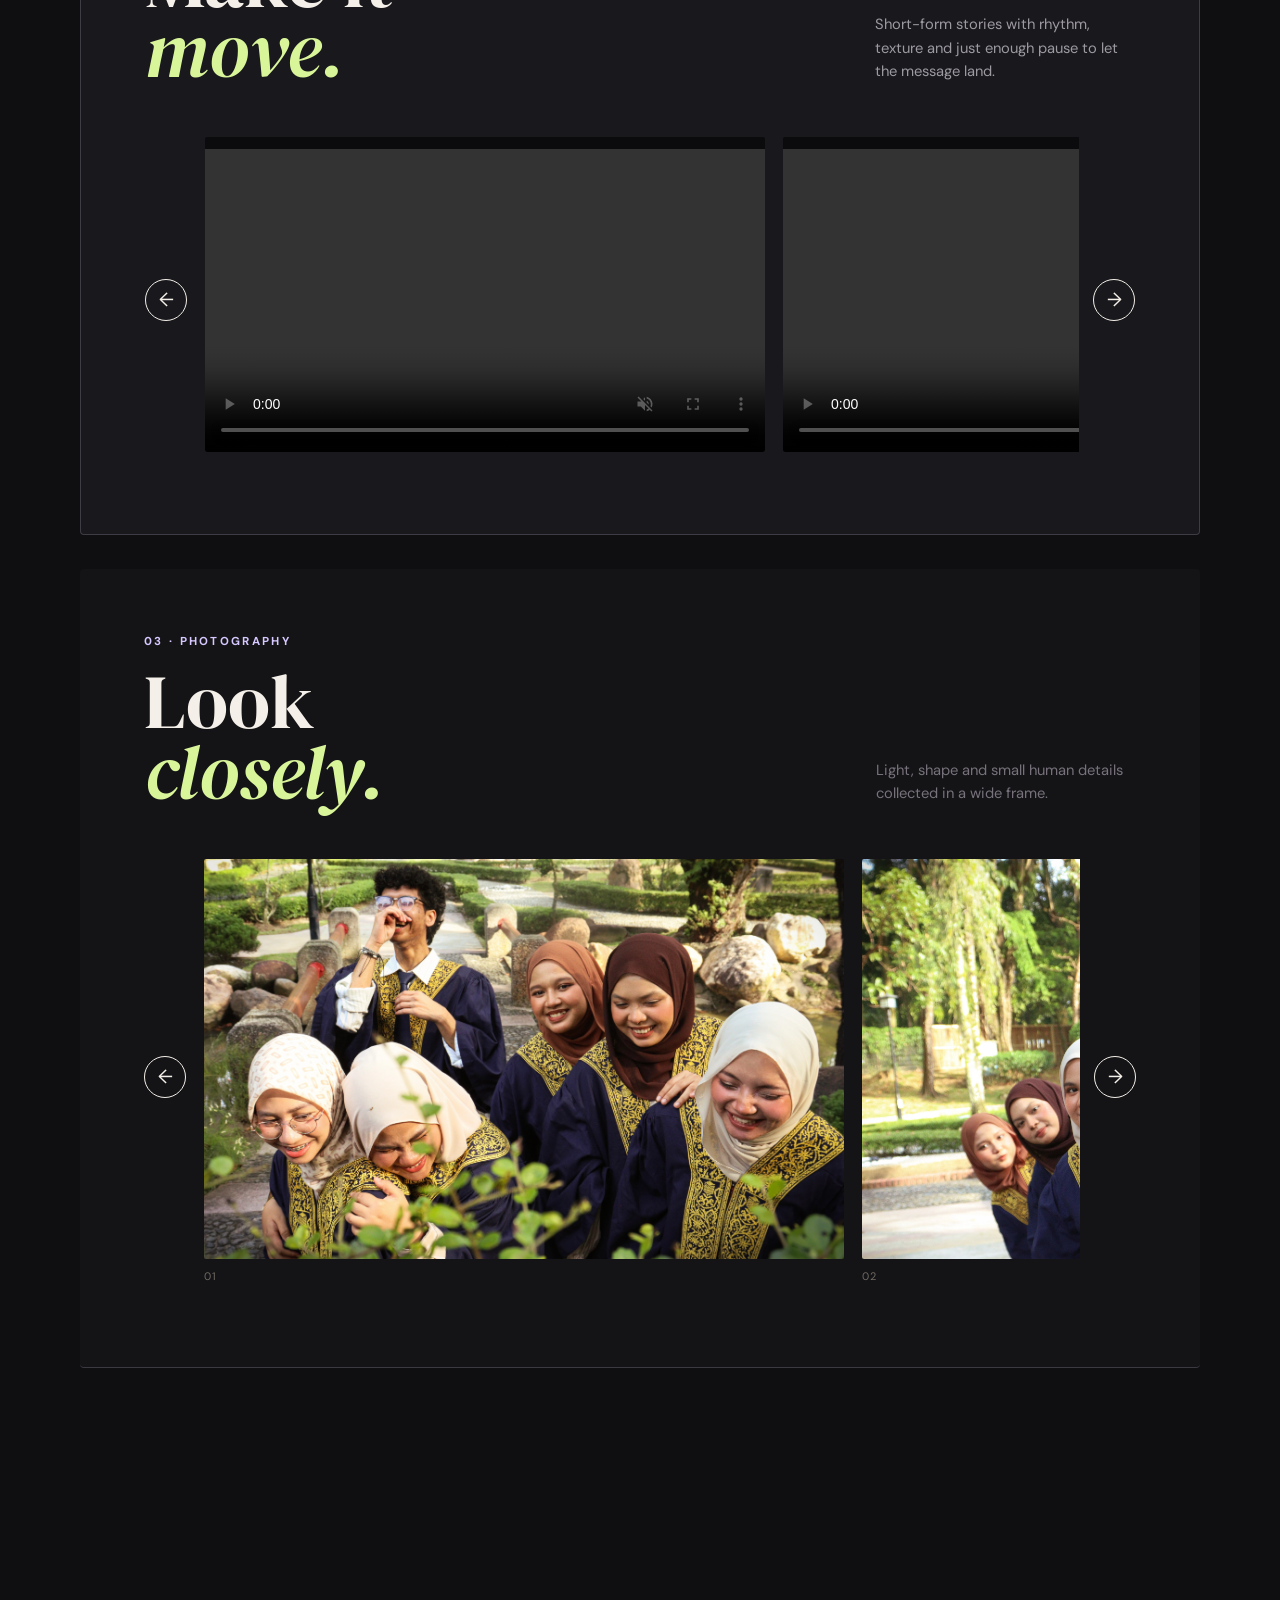
==== commit e89ab0a5: "Update content.html" ====
--- a/content.html
+++ b/content.html
@@ -74,23 +74,23 @@
         <button class="gallery-arrow previous" type="button" aria-label="Previous videos">←</button>
         <div class="gallery-track">
           <article class="video-card">
-          <div class="video-frame"><video controls muted playsinline preload="metadata" src="mp4/PORT%20LEPAK.mp4"></video></div>
+          <div class="video-frame"><video controls muted playsinline preload="metadata" src="PORT%20LEPAK.mp4"></video></div>
           </article>
 
           <article class="video-card">
-          <div class="video-frame"><video controls muted playsinline preload="metadata" src="mp4/jualjual.mp4"></video></div>
+          <div class="video-frame"><video controls muted playsinline preload="metadata" src="jualjual.mp4"></video></div>
           </article>
 
           <article class="video-card">
-          <div class="video-frame"><video controls muted playsinline preload="metadata" src="mp4/hbking.mp4"></video></div>
+          <div class="video-frame"><video controls muted playsinline preload="metadata" src="hbking.mp4"></video></div>
           </article>
 
           <article class="video-card">
-          <div class="video-frame"><video controls muted playsinline preload="metadata" src="mp4/ketibas.mp4"></video></div>
+          <div class="video-frame"><video controls muted playsinline preload="metadata" src="ketibas.mp4"></video></div>
           </article>
 
           <article class="video-card">
-          <div class="video-frame"><video controls muted playsinline preload="metadata" src="mp4/noritake.mp4"></video></div>
+          <div class="video-frame"><video controls muted playsinline preload="metadata" src="noritake.mp4"></video></div>
           </article>
         </div>
         <button class="gallery-arrow next" type="button" aria-label="Next videos">→</button>
@@ -155,7 +155,7 @@
             <span class="window-dots"><i></i><i></i><i></i></span>
             <span>bloomify.co</span>
           </div>
-          <img src="file:///C:/Users/user/Documents/My%20Portfolio%20Website/Untitled%20design.webp?auto=format&amp;fit=crop&amp;w=1200&amp;h=760&amp;q=85" alt="Fashion storefront website preview" loading="lazy">
+          <img src="Untitled%20design.webp?auto=format&amp;fit=crop&amp;w=1200&amp;h=760&amp;q=85" alt="storefront website preview" loading="lazy">
         </div>
         <div class="browser-info">
           <div>
@@ -173,4 +173,4 @@
     </section>
   </main>
 </body>
-</html>+</html>
